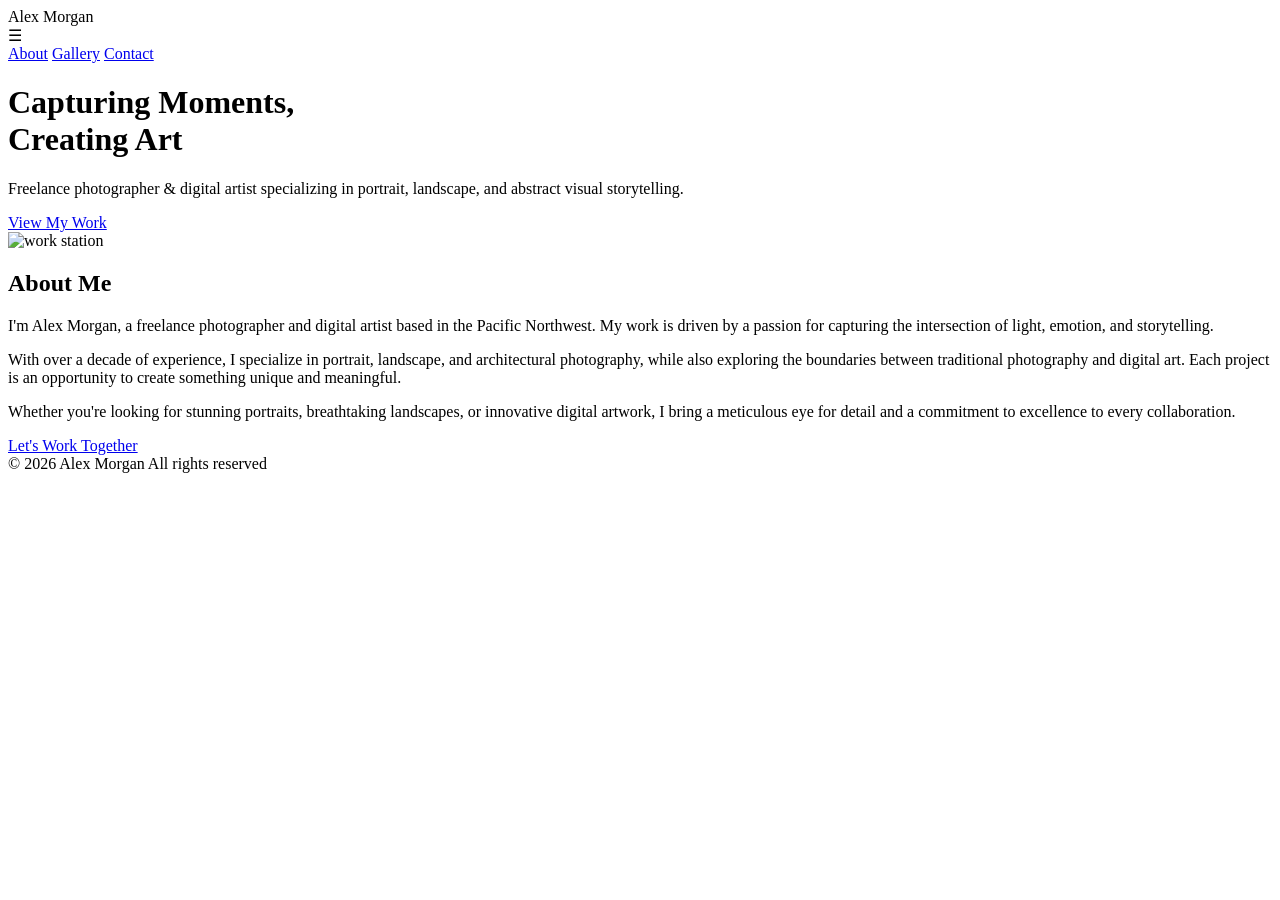
==== index.html @ 80f00526 "Update index.html" ====
<!DOCTYPE html>
<html lang="en-ca">
  <head>
    <meta charset="utf-8" />
    <title>Portfilio Site for Alex Morgan</title>
    <link rel="stylesheet" href="style.css" />
  </head>
  <body>

    <nav>
        <div class="logo">Alex Morgan</div>
        <div class="hamburger">☰</div>
        <div class="nav-links">
            <a href="index.html">About</a>
            <a href="gallery.html">Gallery</a>
            <a href="contacts.html">Contact</a>
        </div>
    </nav>

    <header class="hero">
        <h1>Capturing Moments,<br>Creating Art</h1>
        <p>Freelance photographer & digital artist specializing in portrait, landscape, and abstract visual storytelling.</p>
        <a href="gallery.html" class="btn">View My Work</a>
    </header>

    <section class="about-section">
      <div class="about-container">
        <div class="about-image">
            <img src="https://images.unsplash.com/photo-1558259299-5d46c4408730?crop=entropy&cs=tinysrgb&fit=max&fm=jpg&ixid=M3w3Nzg4Nzd8MHwxfHNlYXJjaHwxfHxhcnRpc3QlMjB3b3Jrc3BhY2UlMjBjcmVhdGl2ZXxlbnwxfHx8fDE3NjkxMTkwOTl8MA&ixlib=rb-4.1.0&q=80&w=1080&utm_source=figma&utm_medium=referral" alt="work station">
        </div>

        <div class="about-content">
            <h2>About Me</h2>
            <p>
              I'm Alex Morgan, a freelance photographer and digital artist based in the Pacific Northwest. 
              My work is driven by a passion for capturing the intersection of light, emotion, and storytelling.
            </p>
            <p>
              With over a decade of experience, I specialize in portrait, landscape, and architectural photography, 
              while also exploring the boundaries between traditional photography and digital art. Each project is 
              an opportunity to create something unique and meaningful.
            </p>
            <p>
              Whether you're looking for stunning portraits, breathtaking landscapes, or innovative digital artwork, 
              I bring a meticulous eye for detail and a commitment to excellence to every collaboration.
            </p>
            <a href="contacts.html" class="btn-small">Let's Work Together</a>
        </div>
      </div>
    </section>
  
  <footer>
    © 2026 Alex Morgan All rights reserved
  </footer>
  
  <script src="java.js"></script>
</body>
</html>
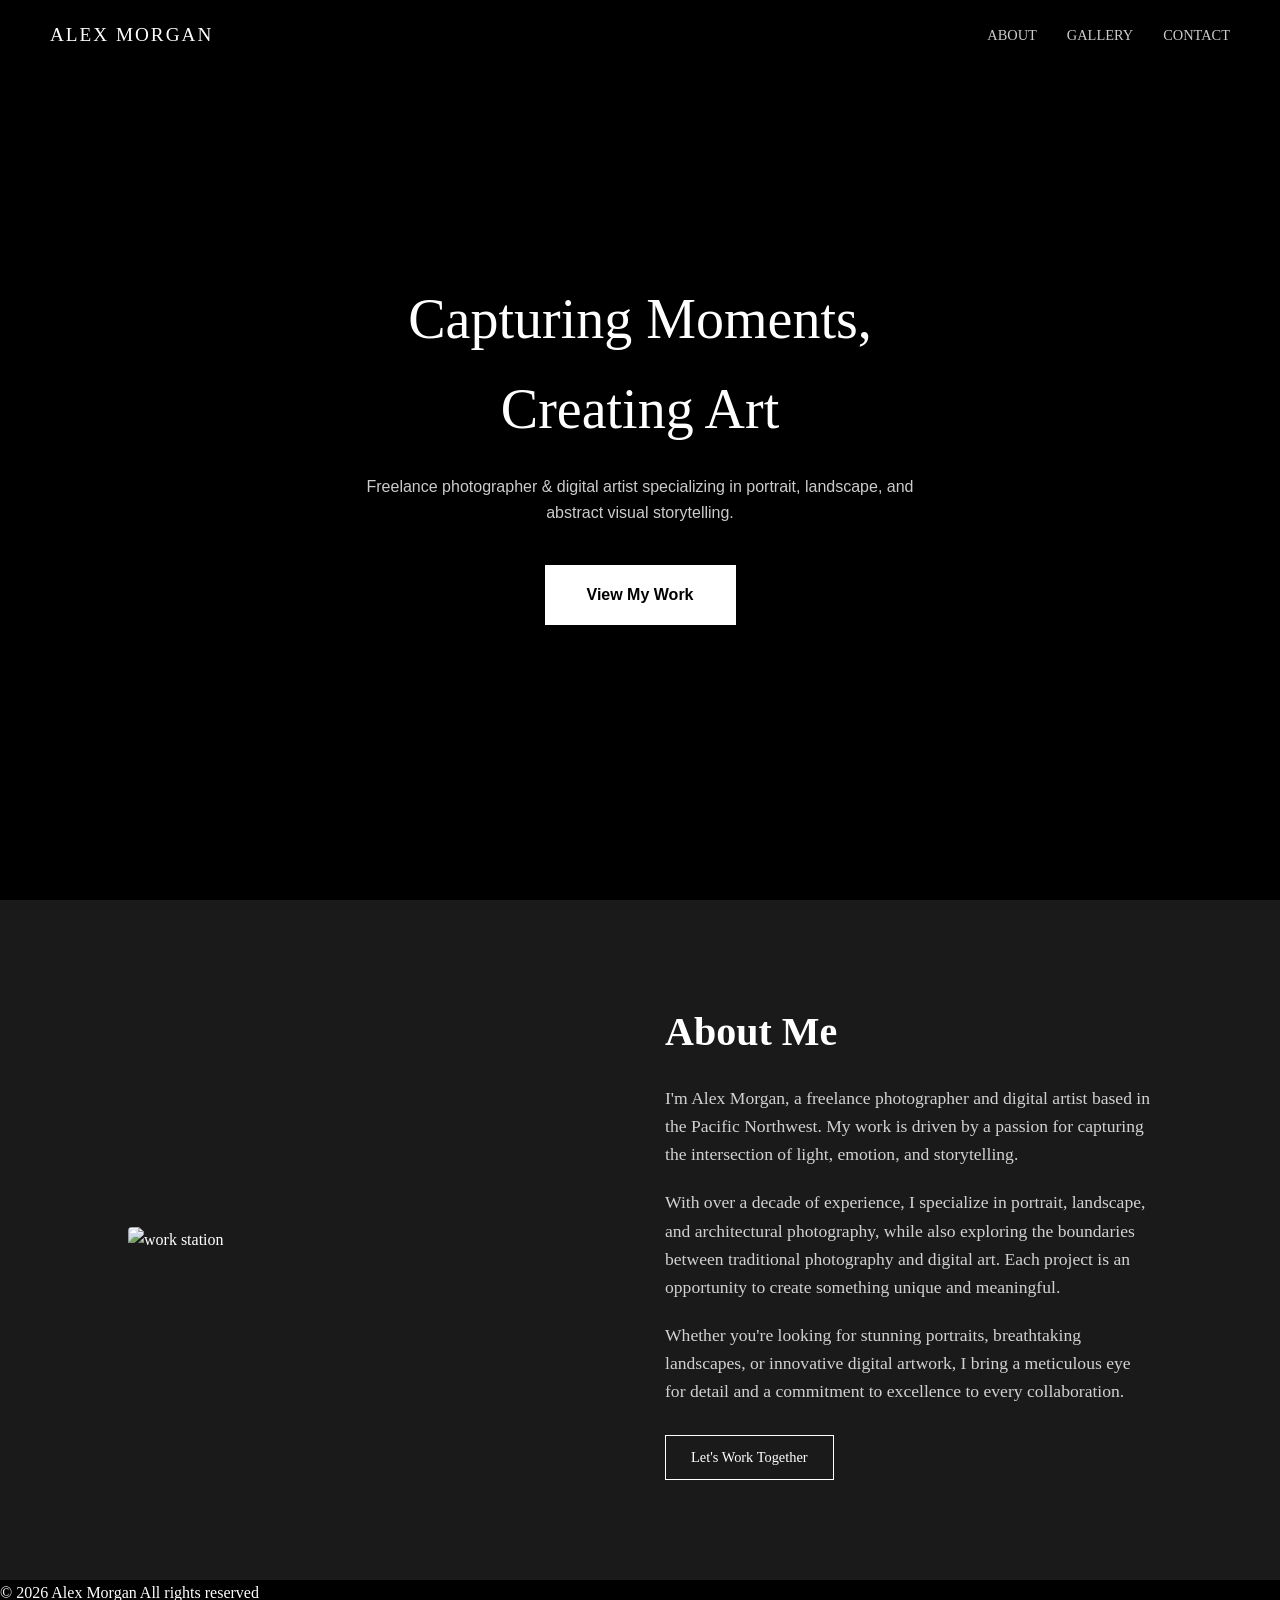
==== commit e1be4d7e: "Update index.html" ====
--- a/style.css
+++ b/style.css
@@ -0,0 +1,286 @@
+/* --- GLOBAL STYLES --- */
+*
+{
+  margin: 0;
+  padding: 0;
+  box-sizing: border-box;
+}
+
+body {
+    font-family: 'Georgia', serif;
+    background-color: black;
+    color: white;
+    line-height: 1.6;
+}
+
+a {
+    text-decoration: none;
+    color: white;
+    transition: 0.3s;
+}
+
+nav {
+    display: flex;              
+    justify-content: space-between; 
+    align-items: center;        
+    padding: 20px 50px;
+    position: absolute;         
+    width: 100%;
+    z-index: 10;
+}
+
+.logo{
+    font-size: 1.2rem;
+    letter-spacing: 2px;
+    text-transform: uppercase;
+}
+
+.hamburger{
+    display: none;
+    font-size: 28px;
+    color: white;
+    cursor: pointer;
+}
+
+.nav-links{
+    display: flex;
+}
+
+@media(max-width: 1200px) {
+
+    .nav-links {
+        display: none;
+        flex-direction: column;
+        background-color: #1a1a1a;
+        position: absolute;
+        top: 60px;
+        right: 0;
+        width: 200px;
+    }
+
+    .nav-links a {
+        padding: 15px;
+        display: block;
+    }
+
+    .hamburger {
+        display: block;
+    }
+
+    .nav-links.active {
+        display: flex;
+    }
+}
+
+.nav-links a{
+    margin-left: 30px;
+    font-size: 0.9rem;
+    text-transform: uppercase;
+    opacity: 0.8;
+}
+
+.nav-links a:hover{
+    opacity: 1;
+    color: grey;
+}
+
+/* --- LANDING PAGE (HERO) --- */
+.hero {
+    height: 100vh; /* Full screen height */
+    background-image: url("https://images.unsplash.com/photo-1660018322118-184703f102fc?crop=entropy&cs=tinysrgb&fit=max&fm=jpg&ixid=M3w3Nzg4Nzd8MHwxfHNlYXJjaHwxfHxhcnRpc3RpYyUyMHBvcnRyYWl0JTIwcGhvdG9ncmFwaHl8ZW58MXx8fHwxNzY5MjIwNjc1fDA&ixlib=rb-4.1.0&q=80&w=1080&utm_source=figma&utm_medium=referral");
+    background-size: cover;
+    background-position: center;
+    
+    /* Centering Content with Flexbox */
+    display: flex;
+    flex-direction: column;
+    justify-content: center;
+    align-items: center;
+    text-align: center;
+}
+
+.hero h1 {
+    font-size: 3.5rem;
+    font-weight: normal;
+    margin-bottom: 20px;
+}
+
+.hero p {
+    font-family: 'Arial', sans-serif;
+    font-size: 1rem;
+    margin-bottom: 40px;
+    max-width: 600px;
+    opacity: 0.8;
+}
+
+/* --- BUTTON STYLES --- */
+.btn {
+    padding: 15px 40px;
+    background-color: white;
+    color: black;
+    font-family: 'Georgia', sans-serif;
+    font-weight: bold;
+    border: 2px solid white;
+    cursor: pointer;
+}
+
+.btn:hover {
+    background-color: transparent; 
+    color: white;                  
+    border: 2px solid white;
+}
+
+/* --- ABOUT SECTION --- */
+/*-- AI-assisted: Used gemini for general layout of this section --*/
+.about-section {
+    padding: 100px 10%;
+    background-color: #1a1a1a; 
+    color: white;
+}
+
+.about-container {
+    display: flex;            /* Makes image and text sit side-by-side */
+    align-items: center;      /* Centers them vertically */
+    gap: 50px;                /* Space between image and text */
+}
+
+.about-image {
+    flex: 1;                  /* Takes up 50% of the space */
+}
+
+.about-image img {
+    width: 100%;
+    border-radius: 4px;       /* Slightly rounded corners */
+    filter: grayscale(40%);  /* Keeps the moody theme from your image */
+}
+
+.about-content {
+    flex: 1;                  /* Takes up the other 50% */
+}
+
+.about-content h2 {
+    font-size: 2.5rem;
+    margin-bottom: 20px;
+    font-family: 'Georgia', serif;
+}
+
+.about-content p {
+    margin-bottom: 20px;
+    opacity: 0.8;
+    font-size: 1.1rem;
+}
+
+.btn-small {
+    display: inline-block;
+    padding: 10px 25px;
+    border: 1px solid white;
+    color: white;
+    font-size: 0.9rem;
+    margin-top: 10px;
+}
+
+.btn-small:hover {
+    background-color: white;
+    color: black;
+}
+
+/* --- GALLERY GRID (Using CSS Grid) --- */
+.gallery-section {
+    padding: 100px 50px;
+    text-align: center;
+}
+
+.gallery-grid {
+    display: grid;                 /* Enables Grid */
+    grid-template-columns: repeat(3, 1fr); /* 3 Equal Columns */
+    gap: 20px;                     /* Space between images */
+    margin-top: 50px;
+}
+
+.gallery-item img {
+    width: 100%;
+    height: 400px;
+    object-fit: cover;
+    filter: grayscale(100%);      /* Black and white effect */
+    transition: 0.4s;
+}
+
+.gallery-item img:hover {
+    filter: grayscale(0%);        /* Color returns on hover */
+    transform: scale(1.02);       /* Slight zoom */
+}
+
+/* --- CONTACT FORM --- */
+.contact-section {
+    height: 80vh;
+    display: flex;
+    flex-direction: column;
+    align-items: center;
+    background-color: #f4f4f4; /* Light background for contrast like example */
+    color: #1a1a1a;
+}
+
+.contact-section h2{
+    font-size: 3rem;
+    margin-bottom: 20px;
+    font-family: 'Georgia', serif; 
+}
+
+.contact-section p {
+    margin-bottom: 30px;
+    font-family: Arial;
+}
+
+.info-section {
+    display: grid;
+    grid-template-columns: 1fr 1fr;
+    gap: 100px;
+}
+    
+.contact-info {
+    display: flex;
+    flex-direction: column;
+    width: 400px;
+    gap: 30px;
+}
+
+.info h3 {
+    font-size: 2rem;
+    margin-bottom: 20px;
+    font-family: 'Georgia', serif;
+}
+
+.contact-form {
+    display: flex;
+    flex-direction: column;
+    width: 400px;
+    gap: 15px;
+}
+
+input, textarea {
+    padding: 15px;
+    border: 1px solid #ccc;
+    font-family: 'Arial', sans-serif;
+}
+
+.contact-btn {
+    padding: 15px;
+    background-color: #1a1a1a;
+    color: white;
+    border: none;
+    cursor: pointer;
+}
+
+.contact-btn a:hover {
+    background-color: #333;
+}
+
+.thank-you {
+    display: none;
+    font-family: "Segoe UI", sans-serif;
+    font-size: 20px;
+    color: #000000;
+    margin-top: 30px;
+    font-weight: 600;
+    transition: opacity 0.5s ease;
+}
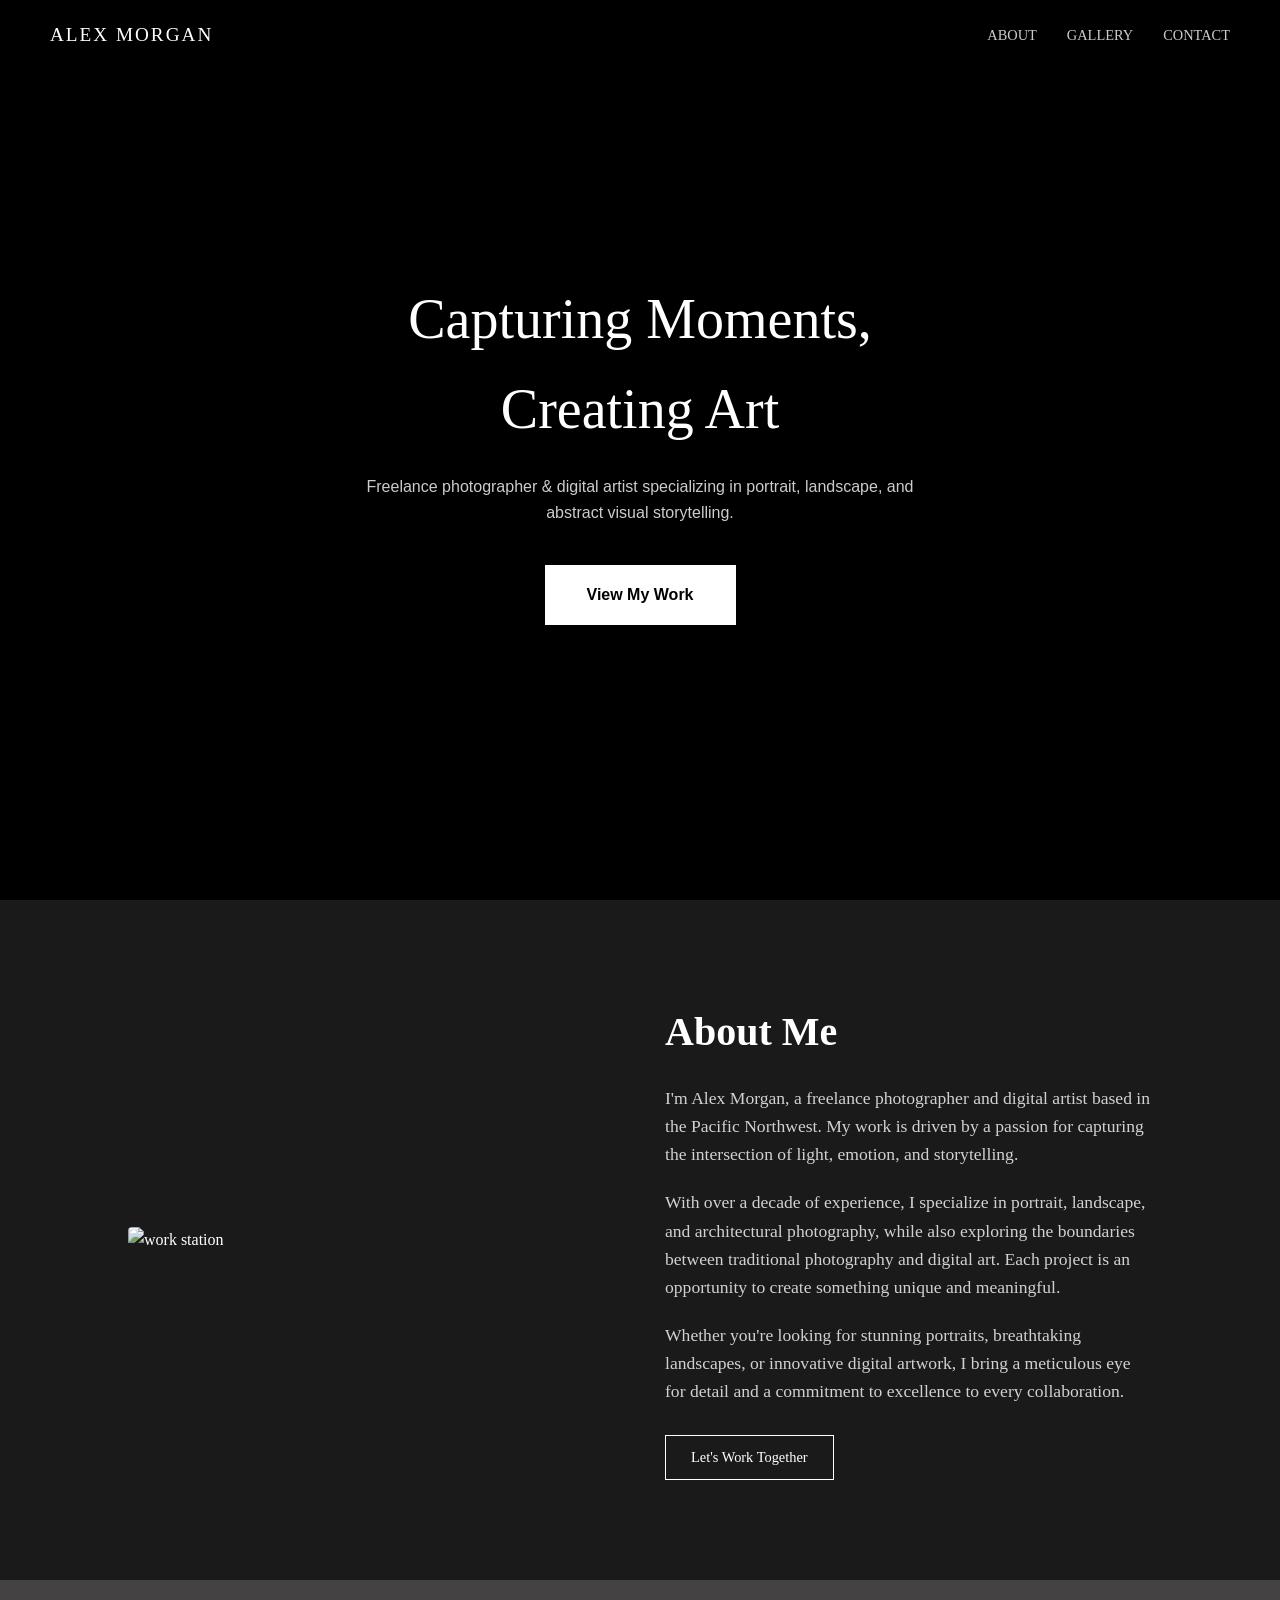
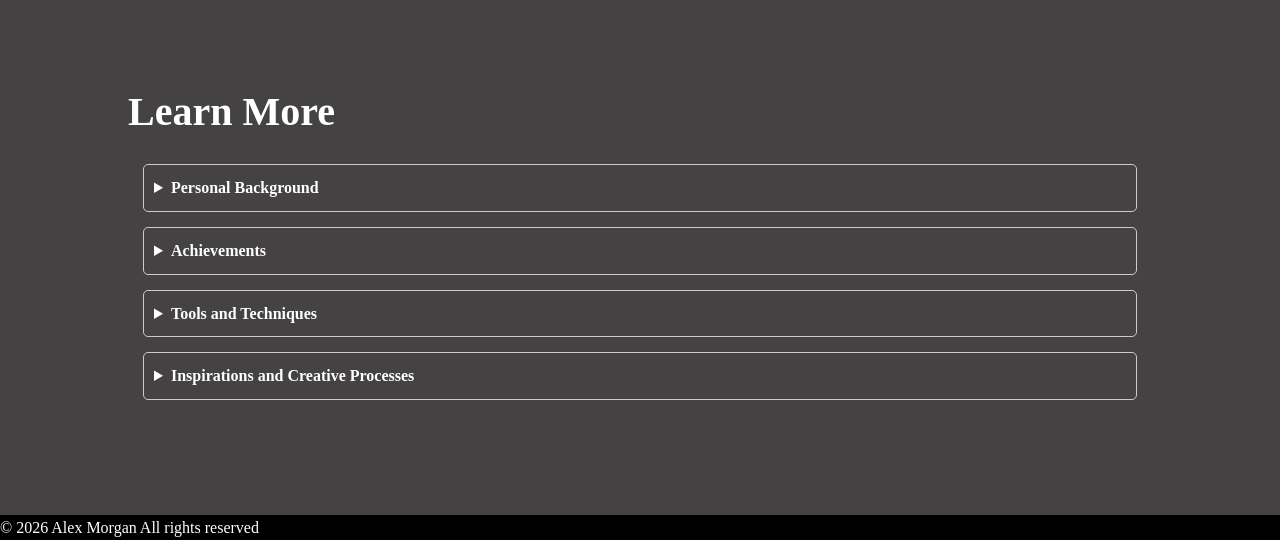
==== commit 9ad2e4c3: "Add files via upload" ====
--- a/index.html
+++ b/index.html
@@ -1,11 +1,11 @@
 <!DOCTYPE html>
 <html lang="en-ca">
-  <head>
+<head>
     <meta charset="utf-8" />
     <title>Portfilio Site for Alex Morgan</title>
     <link rel="stylesheet" href="style.css" />
-  </head>
-  <body>
+</head>
+<body>
 
     <nav>
         <div class="logo">Alex Morgan</div>
@@ -24,35 +24,77 @@
     </header>
 
     <section class="about-section">
-      <div class="about-container">
-        <div class="about-image">
-            <img src="https://images.unsplash.com/photo-1558259299-5d46c4408730?crop=entropy&cs=tinysrgb&fit=max&fm=jpg&ixid=M3w3Nzg4Nzd8MHwxfHNlYXJjaHwxfHxhcnRpc3QlMjB3b3Jrc3BhY2UlMjBjcmVhdGl2ZXxlbnwxfHx8fDE3NjkxMTkwOTl8MA&ixlib=rb-4.1.0&q=80&w=1080&utm_source=figma&utm_medium=referral" alt="work station">
+        <div class="about-container">
+            <div class="about-image">
+                <img src="https://images.unsplash.com/photo-1558259299-5d46c4408730?crop=entropy&cs=tinysrgb&fit=max&fm=jpg&ixid=M3w3Nzg4Nzd8MHwxfHNlYXJjaHwxfHxhcnRpc3QlMjB3b3Jrc3BhY2UlMjBjcmVhdGl2ZXxlbnwxfHx8fDE3NjkxMTkwOTl8MA&ixlib=rb-4.1.0&q=80&w=1080&utm_source=figma&utm_medium=referral" alt="work station">
+            </div>
+
+            <div class="about-content">
+                <h2>About Me</h2>
+                <p>
+                    I'm Alex Morgan, a freelance photographer and digital artist based in the Pacific Northwest. 
+                    My work is driven by a passion for capturing the intersection of light, emotion, and storytelling.
+                </p>
+                <p>
+                    With over a decade of experience, I specialize in portrait, landscape, and architectural photography, 
+                    while also exploring the boundaries between traditional photography and digital art. Each project is 
+                    an opportunity to create something unique and meaningful.
+                </p>
+                <p>
+                    Whether you're looking for stunning portraits, breathtaking landscapes, or innovative digital artwork, 
+                    I bring a meticulous eye for detail and a commitment to excellence to every collaboration.
+                </p>
+                <a href="contacts.html" class="btn-small">Let's Work Together</a>
+            </div>
         </div>
+    </section>
 
-        <div class="about-content">
-            <h2>About Me</h2>
-            <p>
-              I'm Alex Morgan, a freelance photographer and digital artist based in the Pacific Northwest. 
-              My work is driven by a passion for capturing the intersection of light, emotion, and storytelling.
-            </p>
-            <p>
-              With over a decade of experience, I specialize in portrait, landscape, and architectural photography, 
-              while also exploring the boundaries between traditional photography and digital art. Each project is 
-              an opportunity to create something unique and meaningful.
-            </p>
-            <p>
-              Whether you're looking for stunning portraits, breathtaking landscapes, or innovative digital artwork, 
-              I bring a meticulous eye for detail and a commitment to excellence to every collaboration.
-            </p>
-            <a href="contacts.html" class="btn-small">Let's Work Together</a>
+    <section class="accordion-section">
+        <div class="accordion-container">
+            <div class="accordion-content">
+                <h3>Learn More</h3>
+                <details>
+                    <summary>Personal Background</summary>
+                    <p>Lorem ipsum dolor sit amet consectetur adipiscing elit. 
+                       Quisque faucibus ex sapien vitae pellentesque sem placerat. In id cursus mi pretium tellus duis convallis.
+                       Tempus leo eu aenean sed diam urna tempor. Pulvinar vivamus fringilla lacus nec metus bibendum egestas. 
+                       Iaculis massa nisl malesuada lacinia integer nunc posuere. Ut hendrerit semper vel class aptent taciti sociosqu.
+                    </p>
+                </details>
+                <details>
+                    <summary>Achievements</summary>
+                    <p>Lorem ipsum dolor sit amet consectetur adipiscing elit. 
+                       Quisque faucibus ex sapien vitae pellentesque sem placerat. In id cursus mi pretium tellus duis convallis.
+                       Tempus leo eu aenean sed diam urna tempor. Pulvinar vivamus fringilla lacus nec metus bibendum egestas. 
+                       Iaculis massa nisl malesuada lacinia integer nunc posuere. Ut hendrerit semper vel class aptent taciti sociosqu.
+                    </p>
+                </details>
+                <details>
+                    <summary>Tools and Techniques</summary>
+                    <p>Lorem ipsum dolor sit amet consectetur adipiscing elit. 
+                       Quisque faucibus ex sapien vitae pellentesque sem placerat. In id cursus mi pretium tellus duis convallis.
+                       Tempus leo eu aenean sed diam urna tempor. Pulvinar vivamus fringilla lacus nec metus bibendum egestas. 
+                       Iaculis massa nisl malesuada lacinia integer nunc posuere. Ut hendrerit semper vel class aptent taciti sociosqu.
+                    </p>
+                </details>
+                <details>
+                    <summary>Inspirations and Creative Processes</summary>
+                    <p>Lorem ipsum dolor sit amet consectetur adipiscing elit. 
+                       Quisque faucibus ex sapien vitae pellentesque sem placerat. In id cursus mi pretium tellus duis convallis.
+                       Tempus leo eu aenean sed diam urna tempor. Pulvinar vivamus fringilla lacus nec metus bibendum egestas. 
+                       Iaculis massa nisl malesuada lacinia integer nunc posuere. Ut hendrerit semper vel class aptent taciti sociosqu.
+                    </p>
+                </details>
+            </div>
         </div>
-      </div>
     </section>
   
-  <footer>
-    © 2026 Alex Morgan All rights reserved
-  </footer>
+    <footer>
+        © 2026 Alex Morgan All rights reserved
+    </footer>
+
+    <button class="back2top">Go to Top</button>
   
-  <script src="java.js"></script>
+    <script src="java.js"></script>
 </body>
-</html>
+</html>
--- a/style.css
+++ b/style.css
@@ -20,6 +20,7 @@
 }
 
 nav {
+    box-sizing: border-box; /* Prevents padding from adding to the width */
     display: flex;              
     justify-content: space-between; 
     align-items: center;        
@@ -29,6 +30,40 @@
     z-index: 10;
 }
 
+details {
+    margin: 15px;
+    padding: 10px;
+    border: 1px solid #ccc;
+    border-radius: 5px;
+    cursor: pointer;
+}
+
+details:hover {
+    background-color: white;
+    color: black;
+}
+
+summary {
+    font-weight: bold;
+    cursor: pointer;
+    font-size: 16px;
+}
+
+details p {
+    margin-top: 10px;
+}
+
+.accordion-section {
+    padding: 100px 10%;
+    background-color: rgb(68, 66, 66); 
+}
+
+.accordion-section h3{
+    font-size: 2.5rem;
+    margin-bottom: 20px;
+    font-family: 'Georgia', serif;
+}
+
 .logo{
     font-size: 1.2rem;
     letter-spacing: 2px;
@@ -46,19 +81,19 @@
     display: flex;
 }
 
-@media(max-width: 1200px) {
+@media(max-width: 1000px) {
 
     .nav-links {
         display: none;
         flex-direction: column;
-        background-color: #1a1a1a;
+        background-color: #000000;
         position: absolute;
         top: 60px;
         right: 0;
         width: 200px;
     }
 
-    .nav-links a {
+    .nav-links a{
         padding: 15px;
         display: block;
     }
@@ -130,6 +165,26 @@
     border: 2px solid white;
 }
 
+.back2top {
+    display: none;
+    position: fixed;
+    bottom: 30px;
+    right: 30px;
+    z-index: 99;
+    background-color: #f4f4f4;
+    color: #000000;
+    border: none;
+    padding: 12px 16px;
+    font-size: 14px;
+    cursor: pointer;
+    border-radius: 5px;
+}
+
+.back2top:hover {
+    background-color: grey;
+    color: #f4f4f4;
+}
+
 /* --- ABOUT SECTION --- */
 /*-- AI-assisted: Used gemini for general layout of this section --*/
 .about-section {
@@ -210,6 +265,23 @@
     transform: scale(1.02);       /* Slight zoom */
 }
 
+.filter-buttons {                 
+    text-align: center;
+    margin: 40px 0;
+} 
+
+.filter-btn {                     /* filter button effects */
+    background: #333;
+    color: #f4f4f4;
+    border: none;
+    padding: 10px 18px;
+    margin: 5px;
+    cursor: pointer;
+}
+
+.filter-btn:hover {
+    background: #000000
+}
 /* --- CONTACT FORM --- */
 .contact-section {
     height: 80vh;
